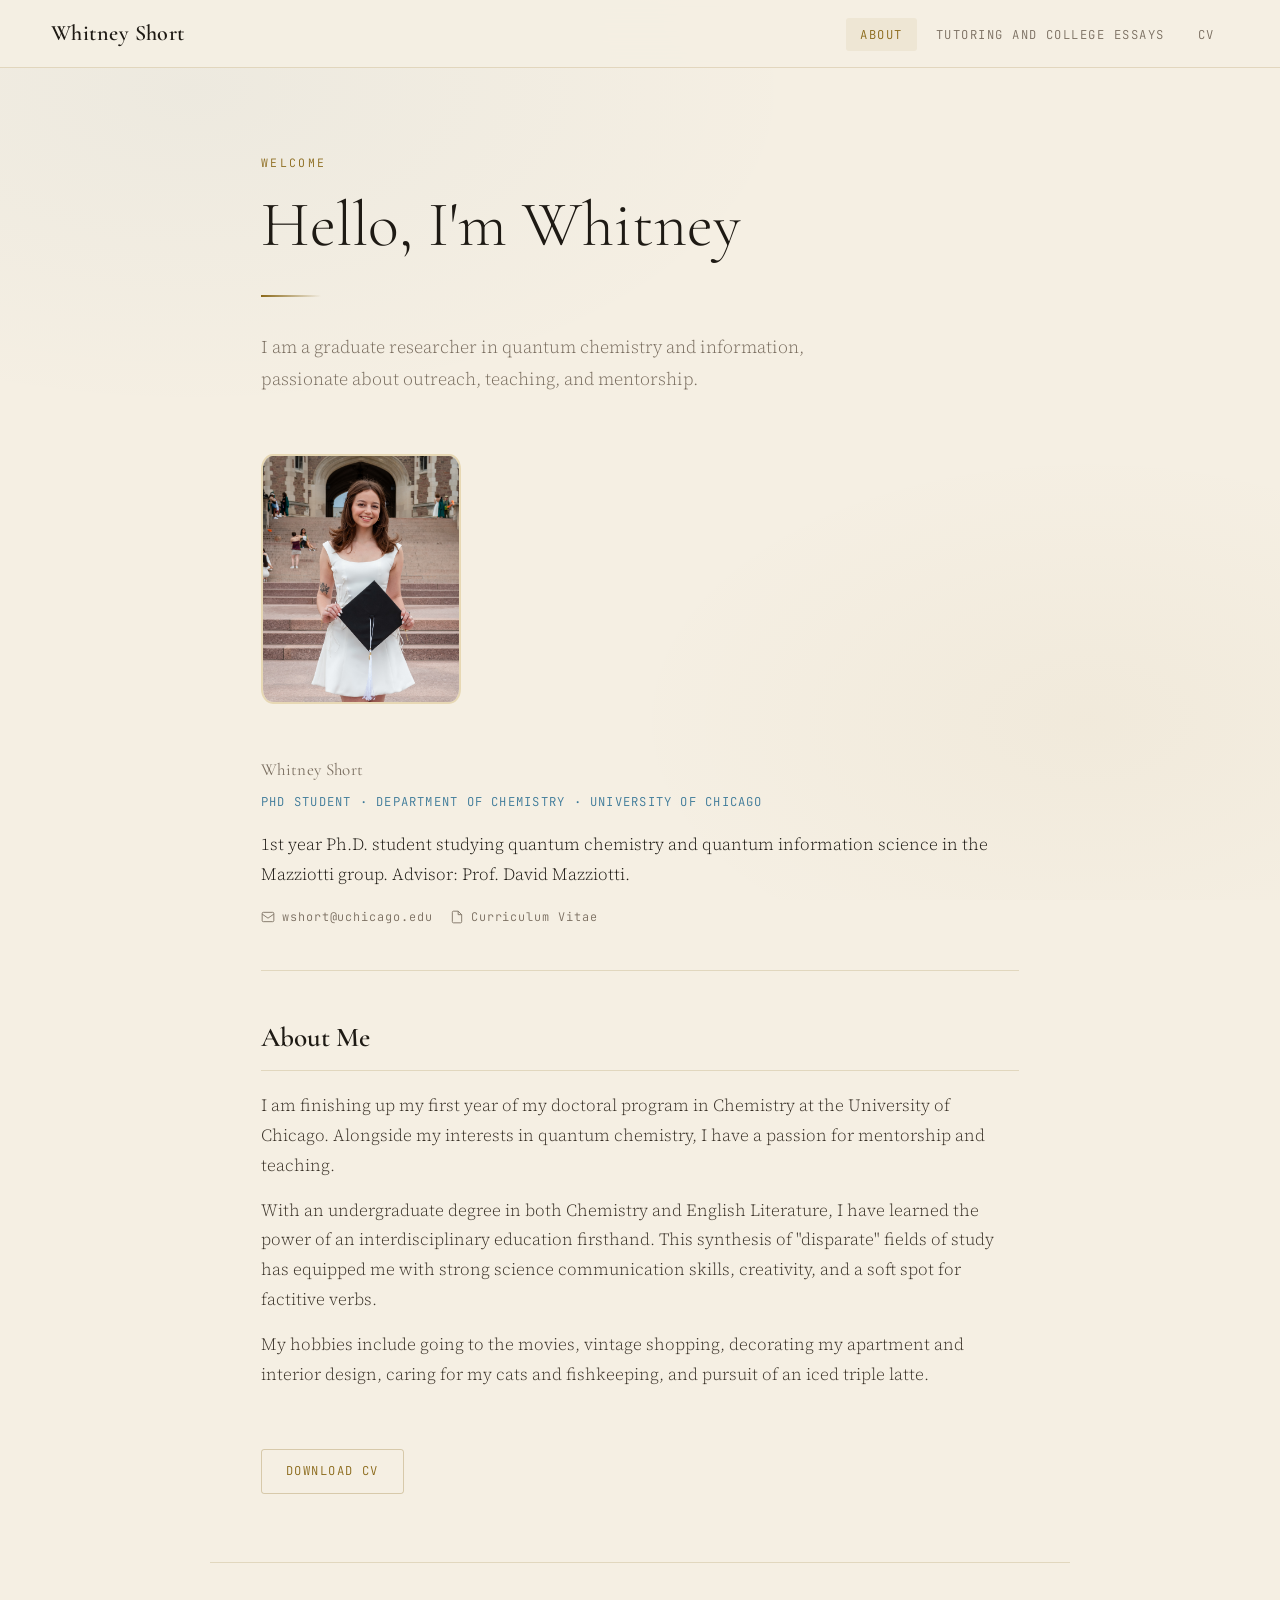
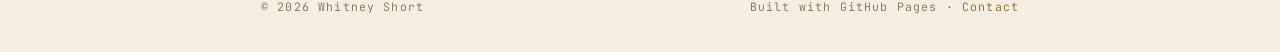
==== index.html @ e213e7ab "Update index.html" ====
<!DOCTYPE html>
<html lang="en">
<head>
  <meta charset="UTF-8" />
  <meta name="viewport" content="width=device-width, initial-scale=1.0" />
  <title>Whitney Short — About</title>
  <meta name="description" content="Personal academic website of Whitney Short, quantum chemistry, tutoring, and college essay support." />
  <link rel="stylesheet" href="style.css" />
  <style>
    /* ── Home-specific: profile block ── */
    .profile-block {
      display: grid;
      grid-template-columns: 160px 1fr;
      gap: 2.5rem;
      align-items: start;
      margin-bottom: 2.5rem;
    }
    .profile-photo {
      width: 200px; height: 250px;
      border-radius: 6%;
      object-fit: cover;
      border: 2px solid rgba(200,164,74,0.3);
      background: var(--navy);
      display: flex; align-items: center; justify-content: center;
      overflow: hidden;
    }
    .profile-photo-placeholder {
      width: 200px; height: 250px;
      border-radius: 6%;
      border: 2px solid rgba(200,164,74,0.3);
      background: var(--navy-mid);
      display: flex; align-items: center; justify-content: center;
      flex-shrink: 0;
    }
    .profile-photo-placeholder span {
      font-family: var(--font-display);
      font-size: 3rem;
      color: var(--gold);
      font-weight: 300;
    }
    .profile-info { padding-top: 0.5rem; }
    .profile-info h2 {
      font-family: var(--font-display);
      font-size: 1rem;
      font-weight: 400;
      color: var(--muted);
      letter-spacing: 0.02em;
      margin-bottom: 0.4rem;
      border: none;
      padding: 0;
    }
    .profile-info .position {
      font-family: var(--font-mono);
      font-size: 0.72rem;
      letter-spacing: 0.1em;
      text-transform: uppercase;
      color: var(--steel-light);
      margin-bottom: 1rem;
    }
    .contact-line {
      display: flex; flex-wrap: wrap; gap: 1rem;
      margin-top: 1rem;
    }
    .contact-line a {
      font-family: var(--font-mono);
      font-size: 0.7rem;
      letter-spacing: 0.08em;
      color: var(--muted);
      text-decoration: none;
      display: flex; align-items: center; gap: 0.4rem;
      transition: color 0.2s;
    }
    .contact-line a:hover { color: var(--gold-light); }
    .contact-line svg { width: 14px; height: 14px; }

    /* Interests grid */
    .interests-grid {
      display: grid;
      grid-template-columns: repeat(auto-fill, minmax(240px, 1fr));
      gap: 0.75rem;
      margin-top: 1rem;
    }
    .interest-item {
      background: var(--navy);
      border: 1px solid rgba(200,164,74,0.1);
      border-radius: 4px;
      padding: 0.85rem 1.1rem;
      display: flex; align-items: center; gap: 0.75rem;
    }
    .interest-dot {
      width: 6px; height: 6px; border-radius: 50%;
      background: var(--gold); flex-shrink: 0;
    }
    .interest-item span {
      font-size: 0.9rem;
      color: var(--cream-dim);
    }
    @media (max-width: 680px) {
      .profile-block {
        grid-template-columns: 1fr;
        justify-items: center;
        text-align: center;
      }
      .contact-line { justify-content: center; }
    }
  </style>
</head>
<body>

  <!-- ── Navigation ── -->
  <nav>
    <a class="nav-name" href="index.html">Whitney <span>Short</span></a>
    <button class="nav-toggle" aria-label="Toggle navigation" onclick="this.nextElementSibling.classList.toggle('open')">
      <span></span><span></span><span></span>
    </button>
    <ul>
      <li><a href="index.html" class="active">About</a></li>
      <li><a href="tutoring.html">Tutoring and College Essays</a></li>
      <li><a href="cv.html">CV</a></li>
    </ul>
  </nav>

  <!-- ── Hero ── -->
  <header class="page-hero">
    <span class="label">Welcome</span>
    <h1>Hello, I'm Whitney</h1>
    <div class="hero-rule"></div>
    <p class="lead">
      I am a graduate researcher in quantum chemistry and information, 
      passionate about outreach, teaching, and mentorship.
    </p>
  </header>

  <!-- ── Main Content ── -->
  <main>

    <!-- Profile Block -->
    <div class="profile-block">
      <img src="IMG_8580.JPG" alt="Whitney Short" class="profile-photo">
    </div>
        
      </div>
      <div class="profile-info">
        <h2>Whitney Short</h2>
        <p class="position">PhD Student · Department of Chemistry · University of Chicago</p>
        <p>
          1st year Ph.D. student studying quantum chemistry and quantum information science in the Mazziotti group. 
          Advisor: <span style="color:var(--cream);">Prof. David Mazziotti</span>.
        </p>
        <div class="contact-line">
          <a href="mailto:wshort@uchicago.edu">
            <svg viewBox="0 0 24 24" fill="none" stroke="currentColor" stroke-width="1.5"><rect x="2" y="4" width="20" height="16" rx="2"/><path d="m2 7 10 7 10-7"/></svg>
            wshort@uchicago.edu
          </a>
          <a href="cv.html">
            <svg viewBox="0 0 24 24" fill="none" stroke="currentColor" stroke-width="1.5"><path d="M14 2H6a2 2 0 0 0-2 2v16a2 2 0 0 0 2 2h12a2 2 0 0 0 2-2V8z"/><polyline points="14,2 14,8 20,8"/></svg>
            Curriculum Vitae
          </a>
        </div>
      </div>
    </div>

    <hr class="section-rule">

    <!-- About / Bio -->
    <section>
      <h2>About Me</h2>
      <p>
        I am finishing up my first year of my doctoral program in Chemistry at the University of Chicago. 
        Alongside my interests in quantum chemistry, I have a passion for mentorship and teaching.
      </p>
      <p>
        With an undergraduate degree in both Chemistry and English Literature, I have learned the power of an interdisciplinary education firsthand.
        This synthesis of "disparate" fields of study has equipped me with strong science communication skills, creativity, and a soft spot for factitive verbs.
      </p>
      <p>
        My hobbies include going to the movies, vintage shopping, decorating my apartment and interior design,
        caring for my cats and fishkeeping, and pursuit of an iced triple latte.
      </p>
    </section>

    <div class="btn-group">
      <a href="cv.html" class="btn btn-outline">Download CV</a>
    </div>

  </main>

  <footer>
    <p>© 2026 Whitney Short</p>
    <p>Built with GitHub Pages · <a href="mailto:wshort@uchicago.edu">Contact</a></p>
  </footer>

</body>
</html>
---- style.css ----
/* ============================================================
   PERSONAL ACADEMIC SITE — Shared Stylesheet
   Aesthetic: Refined academic on warm cream
   Palette: Cream / warm dark brown / amber gold / steel blue
   Fonts: Cormorant Garamond + Source Serif 4 + JetBrains Mono
   ============================================================ */

@import url('https://fonts.googleapis.com/css2?family=Cormorant+Garamond:wght@300;400;600;700&family=Source+Serif+4:wght@300;400;600&family=JetBrains+Mono:wght@300;400&display=swap');

/* ── CSS Variables ── */
:root {
  --bg:         #f5efe3;
  --bg-card:    #ede4d5;
  --bg-card2:   #e5dace;
  --text:       #1e1a14;
  --text-dim:   #3a3228;
  --muted:      #7a6e60;
  --gold:       #8a6818;
  --gold-light: #a07c28;
  --steel:      #2a5f80;
  --steel-light:#3a7898;
  --border:     rgba(138, 104, 24, 0.18);
  --border-mid: rgba(138, 104, 24, 0.28);
  --white:      #faf6ef;

  --font-display: 'Cormorant Garamond', Georgia, serif;
  --font-body:    'Source Serif 4', Georgia, serif;
  --font-mono:    'JetBrains Mono', 'Courier New', monospace;

  --nav-h: 68px;
  --page-max: 860px;
  --section-gap: 4rem;
}

/* ── Reset & Base ── */
*, *::before, *::after { box-sizing: border-box; margin: 0; padding: 0; }
html { scroll-behavior: smooth; font-size: 17px; }
body {
  background: var(--bg);
  color: var(--text);
  font-family: var(--font-body);
  font-weight: 300;
  line-height: 1.75;
  min-height: 100vh;
  overflow-x: hidden;
}

/* ── Remove all italics globally ── */
em, i { font-style: normal; color: inherit; }

/* ── Scrollbar ── */
::-webkit-scrollbar { width: 5px; }
::-webkit-scrollbar-track { background: var(--bg); }
::-webkit-scrollbar-thumb { background: var(--bg-card2); border-radius: 3px; }

/* ── Selection ── */
::selection { background: var(--gold); color: var(--white); }

/* ── Navigation ── */
nav {
  position: fixed; top: 0; left: 0; right: 0; z-index: 100;
  height: var(--nav-h);
  display: flex; align-items: center; justify-content: space-between;
  padding: 0 3rem;
  background: rgba(245, 239, 227, 0.92);
  backdrop-filter: blur(16px);
  border-bottom: 1px solid var(--border);
  transition: border-color 0.3s;
}
nav .nav-name {
  font-family: var(--font-display);
  font-size: 1.3rem;
  font-weight: 600;
  letter-spacing: 0.02em;
  color: var(--text);
  text-decoration: none;
  white-space: nowrap;
}
nav .nav-name span { color: var(--text); }
nav ul {
  display: flex; gap: 0.25rem;
  list-style: none;
  align-items: center;
}
nav ul a {
  font-family: var(--font-mono);
  font-size: 0.72rem;
  letter-spacing: 0.12em;
  text-transform: uppercase;
  color: var(--muted);
  text-decoration: none;
  padding: 0.5rem 0.85rem;
  border-radius: 3px;
  transition: color 0.2s, background 0.2s;
}
nav ul a:hover, nav ul a.active {
  color: var(--gold-light);
  background: rgba(138,104,24,0.07);
}
nav ul a.active { color: var(--gold); }

/* ── Page Hero ── */
.page-hero {
  padding-top: calc(var(--nav-h) + 5rem);
  padding-bottom: 3.5rem;
  padding-left: 3rem;
  padding-right: 3rem;
  max-width: var(--page-max);
  margin: 0 auto;
  animation: fadeUp 0.7s ease both;
}
.page-hero .label {
  font-family: var(--font-mono);
  font-size: 0.68rem;
  letter-spacing: 0.2em;
  text-transform: uppercase;
  color: var(--gold);
  display: block;
  margin-bottom: 1rem;
}
.page-hero h1 {
  font-family: var(--font-display);
  font-size: clamp(2.6rem, 5vw, 4rem);
  font-weight: 300;
  line-height: 1.1;
  color: var(--text);
  margin-bottom: 1.2rem;
}
.page-hero .lead {
  font-size: 1.05rem;
  color: var(--muted);
  max-width: 600px;
  line-height: 1.8;
}
.hero-rule {
  width: 60px; height: 2px;
  background: linear-gradient(90deg, var(--gold), transparent);
  margin: 2rem 0;
}

/* ── Main Content ── */
main {
  max-width: var(--page-max);
  margin: 0 auto;
  padding: 0 3rem var(--section-gap);
  animation: fadeUp 0.7s 0.1s ease both;
}

/* ── Sections ── */
section { margin-bottom: 3.5rem; }
section h2 {
  font-family: var(--font-display);
  font-size: 1.6rem;
  font-weight: 600;
  color: var(--text);
  margin-bottom: 1.2rem;
  padding-bottom: 0.5rem;
  border-bottom: 1px solid var(--border);
}
section h3 {
  font-family: var(--font-display);
  font-size: 1.2rem;
  font-weight: 600;
  color: var(--gold);
  margin-bottom: 0.5rem;
  margin-top: 1.6rem;
}
section p { margin-bottom: 0.9rem; color: var(--text-dim); }
section ul {
  padding-left: 1.2rem;
  color: var(--text-dim);
  line-height: 2;
}
section ul li { margin-bottom: 0.25rem; }

/* ── Cards ── */
.card {
  background: var(--bg-card);
  border: 1px solid var(--border);
  border-radius: 6px;
  padding: 1.5rem 1.75rem;
  margin-bottom: 1.1rem;
  transition: border-color 0.25s, transform 0.2s;
}
.card:hover {
  border-color: var(--border-mid);
  transform: translateY(-2px);
}
.card .card-meta {
  font-family: var(--font-mono);
  font-size: 0.68rem;
  letter-spacing: 0.12em;
  text-transform: uppercase;
  color: var(--steel-light);
  margin-bottom: 0.5rem;
  display: block;
}
.card h3 {
  font-family: var(--font-display);
  font-size: 1.15rem;
  font-weight: 600;
  color: var(--text);
  margin: 0 0 0.5rem;
}
.card p { font-size: 0.92rem; color: var(--muted); margin: 0; }

/* ── Buttons & Links ── */
.btn {
  display: inline-flex; align-items: center; gap: 0.5rem;
  font-family: var(--font-mono);
  font-size: 0.72rem;
  letter-spacing: 0.12em;
  text-transform: uppercase;
  text-decoration: none;
  padding: 0.65rem 1.4rem;
  border-radius: 3px;
  transition: all 0.2s;
}
.btn-gold {
  background: var(--gold);
  color: var(--white);
  border: 1px solid var(--gold);
}
.btn-gold:hover {
  background: var(--gold-light);
  border-color: var(--gold-light);
}
.btn-outline {
  background: transparent;
  color: var(--gold);
  border: 1px solid var(--border-mid);
}
.btn-outline:hover {
  background: rgba(138,104,24,0.07);
  border-color: var(--gold);
}
.btn-group { display: flex; gap: 0.75rem; flex-wrap: wrap; margin-top: 1.5rem; }

/* ── Tag pills ── */
.tags { display: flex; flex-wrap: wrap; gap: 0.4rem; margin-top: 0.75rem; }
.tag {
  font-family: var(--font-mono);
  font-size: 0.62rem;
  letter-spacing: 0.1em;
  text-transform: uppercase;
  color: var(--steel);
  background: rgba(42,95,128,0.08);
  border: 1px solid rgba(42,95,128,0.18);
  border-radius: 2px;
  padding: 0.2rem 0.6rem;
}

/* ── Divider ── */
hr.section-rule {
  border: none;
  border-top: 1px solid var(--border);
  margin: 2.5rem 0;
}

/* ── Footer ── */
footer {
  border-top: 1px solid var(--border);
  padding: 2rem 3rem;
  display: flex; align-items: center; justify-content: space-between; flex-wrap: wrap; gap: 1rem;
  max-width: var(--page-max);
  margin: 0 auto;
}
footer p {
  font-family: var(--font-mono);
  font-size: 0.68rem;
  letter-spacing: 0.1em;
  color: var(--muted);
}
footer a { color: var(--gold); text-decoration: none; }
footer a:hover { color: var(--gold-light); }

/* ── Subtle warm texture in background ── */
body::before {
  content: '';
  position: fixed; inset: 0; z-index: -1;
  background:
    radial-gradient(ellipse 80% 60% at 15% 10%, rgba(42,95,128,0.04) 0%, transparent 60%),
    radial-gradient(ellipse 60% 50% at 85% 80%, rgba(138,104,24,0.04) 0%, transparent 60%),
    var(--bg);
  pointer-events: none;
}

/* ── Animations ── */
@keyframes fadeUp {
  from { opacity: 0; transform: translateY(18px); }
  to   { opacity: 1; transform: translateY(0); }
}

/* ── Info list (CV-style) ── */
.info-row {
  display: flex; gap: 1.5rem;
  border-bottom: 1px solid rgba(138,104,24,0.08);
  padding: 0.9rem 0;
  align-items: baseline;
}
.info-row .year {
  font-family: var(--font-mono);
  font-size: 0.72rem;
  color: var(--gold);
  min-width: 90px;
  letter-spacing: 0.05em;
}
.info-row .detail { color: var(--text-dim); font-size: 0.95rem; }
.info-row .detail strong { color: var(--text); font-weight: 600; }

/* ── Hamburger (mobile) ── */
.nav-toggle { display: none; }

/* ── Mobile ── */
@media (max-width: 680px) {
  nav { padding: 0 1.5rem; }
  .page-hero, main { padding-left: 1.5rem; padding-right: 1.5rem; }
  footer { padding: 1.5rem; }
  nav ul { display: none; }
  nav ul.open {
    display: flex; flex-direction: column; gap: 0;
    position: absolute; top: var(--nav-h); left: 0; right: 0;
    background: rgba(245,239,227,0.98);
    border-bottom: 1px solid var(--border);
    padding: 0.5rem 0 1rem;
  }
  .nav-toggle {
    display: flex; flex-direction: column; gap: 5px; cursor: pointer;
    background: none; border: none; padding: 4px;
  }
  .nav-toggle span {
    display: block; width: 22px; height: 1.5px;
    background: var(--text); border-radius: 2px;
    transition: all 0.2s;
  }
  .info-row { flex-direction: column; gap: 0.25rem; }
  .info-row .year { min-width: auto; }
  .btn-group { flex-direction: column; }
}
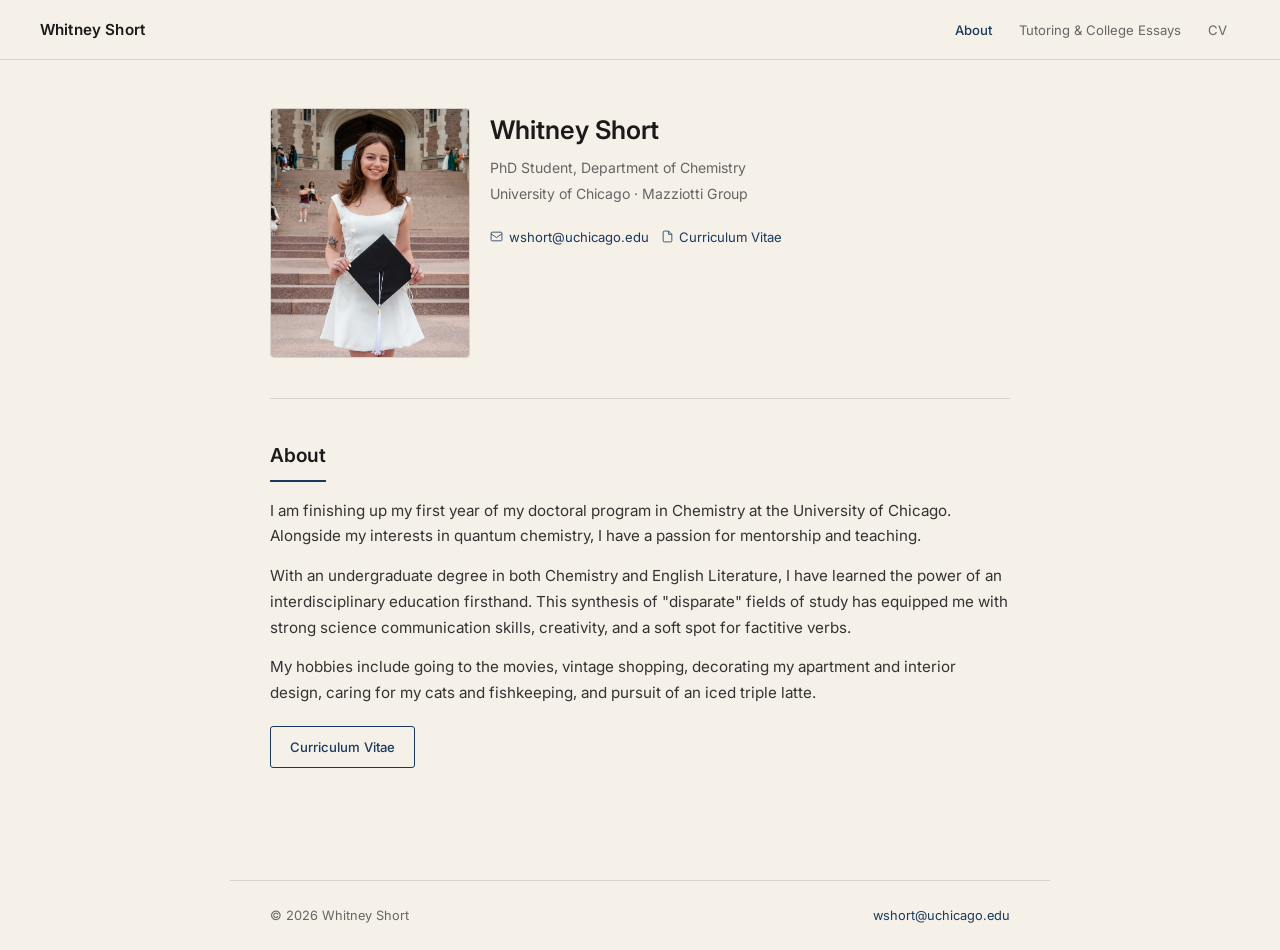
==== commit a5312e76: "Update index.html" ====
--- a/index.html
+++ b/index.html
@@ -3,98 +3,53 @@
 <head>
   <meta charset="UTF-8" />
   <meta name="viewport" content="width=device-width, initial-scale=1.0" />
-  <title>Whitney Short — About</title>
-  <meta name="description" content="Personal academic website of Whitney Short, quantum chemistry, tutoring, and college essay support." />
+  <title>Whitney Short</title>
+  <meta name="description" content="Whitney Short — PhD student in quantum chemistry and information at the University of Chicago." />
   <link rel="stylesheet" href="style.css" />
   <style>
-    /* ── Home-specific: profile block ── */
     .profile-block {
       display: grid;
-      grid-template-columns: 160px 1fr;
+      grid-template-columns: 180px 1fr;
       gap: 2.5rem;
       align-items: start;
-      margin-bottom: 2.5rem;
+      margin-bottom: 2rem;
     }
     .profile-photo {
-      width: 200px; height: 250px;
-      border-radius: 6%;
+      width: 200px;
+      height: 250px;
+      border-radius: 4px;
       object-fit: cover;
-      border: 2px solid rgba(200,164,74,0.3);
-      background: var(--navy);
-      display: flex; align-items: center; justify-content: center;
-      overflow: hidden;
+      border: 1px solid var(--border);
+      display: block;
     }
-    .profile-photo-placeholder {
-      width: 200px; height: 250px;
-      border-radius: 6%;
-      border: 2px solid rgba(200,164,74,0.3);
-      background: var(--navy-mid);
-      display: flex; align-items: center; justify-content: center;
-      flex-shrink: 0;
-    }
-    .profile-photo-placeholder span {
-      font-family: var(--font-display);
-      font-size: 3rem;
-      color: var(--gold);
-      font-weight: 300;
-    }
-    .profile-info { padding-top: 0.5rem; }
-    .profile-info h2 {
-      font-family: var(--font-display);
-      font-size: 1rem;
-      font-weight: 400;
-      color: var(--muted);
-      letter-spacing: 0.02em;
-      margin-bottom: 0.4rem;
-      border: none;
-      padding: 0;
+    .profile-info h1 {
+      font-size: 1.6rem;
+      font-weight: 600;
+      color: var(--text);
+      margin-bottom: 0.25rem;
     }
     .profile-info .position {
-      font-family: var(--font-mono);
-      font-size: 0.72rem;
-      letter-spacing: 0.1em;
-      text-transform: uppercase;
-      color: var(--steel-light);
-      margin-bottom: 1rem;
+      font-size: 0.88rem;
+      color: var(--muted);
+      margin-bottom: 0.15rem;
+    }
+    .profile-info .institution {
+      font-size: 0.88rem;
+      color: var(--muted);
+      margin-bottom: 1.25rem;
     }
     .contact-line {
-      display: flex; flex-wrap: wrap; gap: 1rem;
-      margin-top: 1rem;
+      display: flex; flex-wrap: wrap; gap: 0.75rem;
     }
     .contact-line a {
-      font-family: var(--font-mono);
-      font-size: 0.7rem;
-      letter-spacing: 0.08em;
-      color: var(--muted);
+      font-size: 0.82rem;
+      color: var(--navy);
       text-decoration: none;
-      display: flex; align-items: center; gap: 0.4rem;
-      transition: color 0.2s;
+      display: flex; align-items: center; gap: 0.35rem;
     }
-    .contact-line a:hover { color: var(--gold-light); }
-    .contact-line svg { width: 14px; height: 14px; }
+    .contact-line a:hover { text-decoration: underline; }
+    .contact-line svg { width: 13px; height: 13px; flex-shrink: 0; }
 
-    /* Interests grid */
-    .interests-grid {
-      display: grid;
-      grid-template-columns: repeat(auto-fill, minmax(240px, 1fr));
-      gap: 0.75rem;
-      margin-top: 1rem;
-    }
-    .interest-item {
-      background: var(--navy);
-      border: 1px solid rgba(200,164,74,0.1);
-      border-radius: 4px;
-      padding: 0.85rem 1.1rem;
-      display: flex; align-items: center; gap: 0.75rem;
-    }
-    .interest-dot {
-      width: 6px; height: 6px; border-radius: 50%;
-      background: var(--gold); flex-shrink: 0;
-    }
-    .interest-item span {
-      font-size: 0.9rem;
-      color: var(--cream-dim);
-    }
     @media (max-width: 680px) {
       .profile-block {
         grid-template-columns: 1fr;
@@ -107,46 +62,26 @@
 </head>
 <body>
 
-  <!-- ── Navigation ── -->
   <nav>
-    <a class="nav-name" href="index.html">Whitney <span>Short</span></a>
+    <a class="nav-name" href="index.html">Whitney Short</a>
     <button class="nav-toggle" aria-label="Toggle navigation" onclick="this.nextElementSibling.classList.toggle('open')">
       <span></span><span></span><span></span>
     </button>
     <ul>
       <li><a href="index.html" class="active">About</a></li>
-      <li><a href="tutoring.html">Tutoring and College Essays</a></li>
+      <li><a href="tutoring.html">Tutoring & College Essays</a></li>
       <li><a href="cv.html">CV</a></li>
     </ul>
   </nav>
 
-  <!-- ── Hero ── -->
-  <header class="page-hero">
-    <span class="label">Welcome</span>
-    <h1>Hello, I'm Whitney</h1>
-    <div class="hero-rule"></div>
-    <p class="lead">
-      I am a graduate researcher in quantum chemistry and information, 
-      passionate about outreach, teaching, and mentorship.
-    </p>
-  </header>
+  <main style="padding-top: calc(var(--nav-h) + 3rem);">
 
-  <!-- ── Main Content ── -->
-  <main>
-
-    <!-- Profile Block -->
     <div class="profile-block">
       <img src="IMG_8580.JPG" alt="Whitney Short" class="profile-photo">
-    </div>
-        
-      </div>
       <div class="profile-info">
-        <h2>Whitney Short</h2>
-        <p class="position">PhD Student · Department of Chemistry · University of Chicago</p>
-        <p>
-          1st year Ph.D. student studying quantum chemistry and quantum information science in the Mazziotti group. 
-          Advisor: <span style="color:var(--cream);">Prof. David Mazziotti</span>.
-        </p>
+        <h1>Whitney Short</h1>
+        <p class="position">PhD Student, Department of Chemistry</p>
+        <p class="institution">University of Chicago · Mazziotti Group</p>
         <div class="contact-line">
           <a href="mailto:wshort@uchicago.edu">
             <svg viewBox="0 0 24 24" fill="none" stroke="currentColor" stroke-width="1.5"><rect x="2" y="4" width="20" height="16" rx="2"/><path d="m2 7 10 7 10-7"/></svg>
@@ -162,32 +97,31 @@
 
     <hr class="section-rule">
 
-    <!-- About / Bio -->
     <section>
-      <h2>About Me</h2>
+      <h2>About</h2>
       <p>
-        I am finishing up my first year of my doctoral program in Chemistry at the University of Chicago. 
+        I am finishing up my first year of my doctoral program in Chemistry at the University of Chicago.
         Alongside my interests in quantum chemistry, I have a passion for mentorship and teaching.
       </p>
       <p>
-        With an undergraduate degree in both Chemistry and English Literature, I have learned the power of an interdisciplinary education firsthand.
-        This synthesis of "disparate" fields of study has equipped me with strong science communication skills, creativity, and a soft spot for factitive verbs.
+        With an undergraduate degree in both Chemistry and English Literature, I have learned the power 
+        of an interdisciplinary education firsthand. This synthesis of "disparate" fields of study has 
+        equipped me with strong science communication skills, creativity, and a soft spot for factitive verbs.
       </p>
       <p>
         My hobbies include going to the movies, vintage shopping, decorating my apartment and interior design,
         caring for my cats and fishkeeping, and pursuit of an iced triple latte.
       </p>
+      <div class="btn-group">
+        <a href="cv.html" class="btn btn-outline">Curriculum Vitae</a>
+      </div>
     </section>
-
-    <div class="btn-group">
-      <a href="cv.html" class="btn btn-outline">Download CV</a>
-    </div>
 
   </main>
 
   <footer>
     <p>© 2026 Whitney Short</p>
-    <p>Built with GitHub Pages · <a href="mailto:wshort@uchicago.edu">Contact</a></p>
+    <p><a href="mailto:wshort@uchicago.edu">wshort@uchicago.edu</a></p>
   </footer>
 
 </body>
--- a/style.css
+++ b/style.css
@@ -1,253 +1,216 @@
-/* ============================================================
-   PERSONAL ACADEMIC SITE — Shared Stylesheet
-   Aesthetic: Refined academic on warm cream
-   Palette: Cream / warm dark brown / amber gold / steel blue
-   Fonts: Cormorant Garamond + Source Serif 4 + JetBrains Mono
-   ============================================================ */
-
-@import url('https://fonts.googleapis.com/css2?family=Cormorant+Garamond:wght@300;400;600;700&family=Source+Serif+4:wght@300;400;600&family=JetBrains+Mono:wght@300;400&display=swap');
-
-/* ── CSS Variables ── */
+
+
+@import url('https://fonts.googleapis.com/css2?family=Inter:wght@300;400;500;600&family=JetBrains+Mono:wght@300;400&display=swap');
+
 :root {
-  --bg:         #f5efe3;
-  --bg-card:    #ede4d5;
-  --bg-card2:   #e5dace;
-  --text:       #1e1a14;
-  --text-dim:   #3a3228;
-  --muted:      #7a6e60;
-  --gold:       #8a6818;
-  --gold-light: #a07c28;
-  --steel:      #2a5f80;
-  --steel-light:#3a7898;
-  --border:     rgba(138, 104, 24, 0.18);
-  --border-mid: rgba(138, 104, 24, 0.28);
-  --white:      #faf6ef;
-
-  --font-display: 'Cormorant Garamond', Georgia, serif;
-  --font-body:    'Source Serif 4', Georgia, serif;
-  --font-mono:    'JetBrains Mono', 'Courier New', monospace;
-
-  --nav-h: 68px;
-  --page-max: 860px;
+  --bg:         #f5f0e8;
+  --bg-card:    #ece7dc;
+  --bg-card2:   #e2dcd0;
+  --text:       #1a1a1a;
+  --text-dim:   #333333;
+  --muted:      #666666;
+  --navy:       #1a3a5c;
+  --navy-light: #2a5280;
+  --navy-pale:  rgba(26, 58, 92, 0.08);
+  --border:     rgba(0, 0, 0, 0.12);
+  --border-mid: rgba(0, 0, 0, 0.2);
+
+  --font-body:  'Inter', system-ui, sans-serif;
+  --font-mono:  'JetBrains Mono', 'Courier New', monospace;
+
+  --nav-h: 60px;
+  --page-max: 820px;
   --section-gap: 4rem;
 }
 
 /* ── Reset & Base ── */
 *, *::before, *::after { box-sizing: border-box; margin: 0; padding: 0; }
-html { scroll-behavior: smooth; font-size: 17px; }
+html { scroll-behavior: smooth; font-size: 16px; }
 body {
   background: var(--bg);
   color: var(--text);
   font-family: var(--font-body);
-  font-weight: 300;
-  line-height: 1.75;
+  font-weight: 400;
+  line-height: 1.7;
   min-height: 100vh;
-  overflow-x: hidden;
-}
-
-/* ── Remove all italics globally ── */
-em, i { font-style: normal; color: inherit; }
+}
+
+em, i { font-style: normal; }
+::selection { background: var(--navy); color: #fff; }
 
 /* ── Scrollbar ── */
-::-webkit-scrollbar { width: 5px; }
+::-webkit-scrollbar { width: 4px; }
 ::-webkit-scrollbar-track { background: var(--bg); }
-::-webkit-scrollbar-thumb { background: var(--bg-card2); border-radius: 3px; }
-
-/* ── Selection ── */
-::selection { background: var(--gold); color: var(--white); }
+::-webkit-scrollbar-thumb { background: var(--bg-card2); }
 
 /* ── Navigation ── */
 nav {
   position: fixed; top: 0; left: 0; right: 0; z-index: 100;
   height: var(--nav-h);
   display: flex; align-items: center; justify-content: space-between;
-  padding: 0 3rem;
-  background: rgba(245, 239, 227, 0.92);
-  backdrop-filter: blur(16px);
+  padding: 0 2.5rem;
+  background: var(--bg);
   border-bottom: 1px solid var(--border);
-  transition: border-color 0.3s;
 }
 nav .nav-name {
-  font-family: var(--font-display);
-  font-size: 1.3rem;
-  font-weight: 600;
-  letter-spacing: 0.02em;
+  font-size: 0.95rem;
+  font-weight: 600;
   color: var(--text);
   text-decoration: none;
-  white-space: nowrap;
+  letter-spacing: 0.01em;
 }
 nav .nav-name span { color: var(--text); }
 nav ul {
-  display: flex; gap: 0.25rem;
+  display: flex; gap: 0.1rem;
   list-style: none;
   align-items: center;
 }
 nav ul a {
-  font-family: var(--font-mono);
-  font-size: 0.72rem;
-  letter-spacing: 0.12em;
-  text-transform: uppercase;
+  font-size: 0.82rem;
+  font-weight: 400;
   color: var(--muted);
   text-decoration: none;
-  padding: 0.5rem 0.85rem;
+  padding: 0.4rem 0.8rem;
   border-radius: 3px;
-  transition: color 0.2s, background 0.2s;
-}
-nav ul a:hover, nav ul a.active {
-  color: var(--gold-light);
-  background: rgba(138,104,24,0.07);
-}
-nav ul a.active { color: var(--gold); }
+  transition: color 0.15s, background 0.15s;
+}
+nav ul a:hover { color: var(--text); background: var(--bg-card); }
+nav ul a.active { color: var(--navy); font-weight: 500; }
 
 /* ── Page Hero ── */
 .page-hero {
-  padding-top: calc(var(--nav-h) + 5rem);
-  padding-bottom: 3.5rem;
-  padding-left: 3rem;
-  padding-right: 3rem;
+  padding-top: calc(var(--nav-h) + 3.5rem);
+  padding-bottom: 2.5rem;
+  padding-left: 2.5rem;
+  padding-right: 2.5rem;
   max-width: var(--page-max);
   margin: 0 auto;
-  animation: fadeUp 0.7s ease both;
 }
 .page-hero .label {
   font-family: var(--font-mono);
-  font-size: 0.68rem;
-  letter-spacing: 0.2em;
+  font-size: 0.7rem;
+  letter-spacing: 0.15em;
   text-transform: uppercase;
-  color: var(--gold);
+  color: var(--navy);
   display: block;
+  margin-bottom: 0.75rem;
+}
+.page-hero h1 {
+  font-size: clamp(1.8rem, 4vw, 2.6rem);
+  font-weight: 600;
+  line-height: 1.2;
+  color: var(--text);
   margin-bottom: 1rem;
 }
-.page-hero h1 {
-  font-family: var(--font-display);
-  font-size: clamp(2.6rem, 5vw, 4rem);
-  font-weight: 300;
-  line-height: 1.1;
-  color: var(--text);
-  margin-bottom: 1.2rem;
-}
 .page-hero .lead {
-  font-size: 1.05rem;
+  font-size: 1rem;
   color: var(--muted);
-  max-width: 600px;
-  line-height: 1.8;
+  max-width: 580px;
+  line-height: 1.75;
 }
 .hero-rule {
-  width: 60px; height: 2px;
-  background: linear-gradient(90deg, var(--gold), transparent);
-  margin: 2rem 0;
+  width: 40px; height: 2px;
+  background: var(--navy);
+  margin: 1.25rem 0;
 }
 
 /* ── Main Content ── */
 main {
   max-width: var(--page-max);
   margin: 0 auto;
-  padding: 0 3rem var(--section-gap);
-  animation: fadeUp 0.7s 0.1s ease both;
+  padding: 0 2.5rem var(--section-gap);
 }
 
 /* ── Sections ── */
-section { margin-bottom: 3.5rem; }
+section { margin-bottom: 3rem; }
 section h2 {
-  font-family: var(--font-display);
-  font-size: 1.6rem;
-  font-weight: 600;
-  color: var(--text);
-  margin-bottom: 1.2rem;
+  font-size: 1.2rem;
+  font-weight: 600;
+  color: var(--text);
+  margin-bottom: 1rem;
   padding-bottom: 0.5rem;
-  border-bottom: 1px solid var(--border);
+  border-bottom: 2px solid var(--navy);
+  display: inline-block;
 }
 section h3 {
-  font-family: var(--font-display);
-  font-size: 1.2rem;
-  font-weight: 600;
-  color: var(--gold);
-  margin-bottom: 0.5rem;
-  margin-top: 1.6rem;
-}
-section p { margin-bottom: 0.9rem; color: var(--text-dim); }
+  font-size: 1rem;
+  font-weight: 600;
+  color: var(--navy);
+  margin-bottom: 0.4rem;
+  margin-top: 1.4rem;
+}
+section p { margin-bottom: 0.85rem; color: var(--text-dim); font-size: 0.95rem; }
 section ul {
   padding-left: 1.2rem;
   color: var(--text-dim);
+  font-size: 0.95rem;
   line-height: 2;
 }
-section ul li { margin-bottom: 0.25rem; }
+section ul li { margin-bottom: 0.1rem; }
 
 /* ── Cards ── */
 .card {
   background: var(--bg-card);
   border: 1px solid var(--border);
-  border-radius: 6px;
-  padding: 1.5rem 1.75rem;
-  margin-bottom: 1.1rem;
-  transition: border-color 0.25s, transform 0.2s;
-}
-.card:hover {
-  border-color: var(--border-mid);
-  transform: translateY(-2px);
+  border-radius: 4px;
+  padding: 1.25rem 1.5rem;
+  margin-bottom: 0.75rem;
 }
 .card .card-meta {
   font-family: var(--font-mono);
   font-size: 0.68rem;
-  letter-spacing: 0.12em;
+  letter-spacing: 0.1em;
   text-transform: uppercase;
-  color: var(--steel-light);
-  margin-bottom: 0.5rem;
+  color: var(--navy-light);
+  margin-bottom: 0.4rem;
   display: block;
 }
 .card h3 {
-  font-family: var(--font-display);
-  font-size: 1.15rem;
-  font-weight: 600;
-  color: var(--text);
-  margin: 0 0 0.5rem;
-}
-.card p { font-size: 0.92rem; color: var(--muted); margin: 0; }
-
-/* ── Buttons & Links ── */
+  font-size: 1rem;
+  font-weight: 600;
+  color: var(--text);
+  margin: 0 0 0.4rem;
+}
+.card p { font-size: 0.9rem; color: var(--muted); margin: 0; }
+
+/* ── Buttons ── */
 .btn {
-  display: inline-flex; align-items: center; gap: 0.5rem;
-  font-family: var(--font-mono);
-  font-size: 0.72rem;
-  letter-spacing: 0.12em;
-  text-transform: uppercase;
+  display: inline-flex; align-items: center; gap: 0.4rem;
+  font-family: var(--font-body);
+  font-size: 0.82rem;
+  font-weight: 500;
   text-decoration: none;
-  padding: 0.65rem 1.4rem;
+  padding: 0.55rem 1.2rem;
   border-radius: 3px;
-  transition: all 0.2s;
+  transition: all 0.15s;
+  cursor: pointer;
 }
 .btn-gold {
-  background: var(--gold);
-  color: var(--white);
-  border: 1px solid var(--gold);
-}
-.btn-gold:hover {
-  background: var(--gold-light);
-  border-color: var(--gold-light);
-}
+  background: var(--navy);
+  color: #fff;
+  border: 1px solid var(--navy);
+}
+.btn-gold:hover { background: var(--navy-light); border-color: var(--navy-light); }
 .btn-outline {
   background: transparent;
-  color: var(--gold);
-  border: 1px solid var(--border-mid);
-}
-.btn-outline:hover {
-  background: rgba(138,104,24,0.07);
-  border-color: var(--gold);
-}
-.btn-group { display: flex; gap: 0.75rem; flex-wrap: wrap; margin-top: 1.5rem; }
-
-/* ── Tag pills ── */
-.tags { display: flex; flex-wrap: wrap; gap: 0.4rem; margin-top: 0.75rem; }
+  color: var(--navy);
+  border: 1px solid var(--navy);
+}
+.btn-outline:hover { background: var(--navy-pale); }
+.btn-group { display: flex; gap: 0.6rem; flex-wrap: wrap; margin-top: 1.25rem; }
+
+/* ── Tags ── */
+.tags { display: flex; flex-wrap: wrap; gap: 0.35rem; margin-top: 0.6rem; }
 .tag {
   font-family: var(--font-mono);
   font-size: 0.62rem;
-  letter-spacing: 0.1em;
+  letter-spacing: 0.08em;
   text-transform: uppercase;
-  color: var(--steel);
-  background: rgba(42,95,128,0.08);
-  border: 1px solid rgba(42,95,128,0.18);
+  color: var(--navy);
+  background: var(--navy-pale);
+  border: 1px solid rgba(26,58,92,0.15);
   border-radius: 2px;
-  padding: 0.2rem 0.6rem;
+  padding: 0.15rem 0.5rem;
 }
 
 /* ── Divider ── */
@@ -260,80 +223,69 @@
 /* ── Footer ── */
 footer {
   border-top: 1px solid var(--border);
-  padding: 2rem 3rem;
-  display: flex; align-items: center; justify-content: space-between; flex-wrap: wrap; gap: 1rem;
+  padding: 1.5rem 2.5rem;
+  display: flex; align-items: center; justify-content: space-between; flex-wrap: wrap; gap: 0.75rem;
   max-width: var(--page-max);
   margin: 0 auto;
 }
 footer p {
-  font-family: var(--font-mono);
-  font-size: 0.68rem;
-  letter-spacing: 0.1em;
+  font-size: 0.8rem;
   color: var(--muted);
 }
-footer a { color: var(--gold); text-decoration: none; }
-footer a:hover { color: var(--gold-light); }
-
-/* ── Subtle warm texture in background ── */
-body::before {
-  content: '';
-  position: fixed; inset: 0; z-index: -1;
-  background:
-    radial-gradient(ellipse 80% 60% at 15% 10%, rgba(42,95,128,0.04) 0%, transparent 60%),
-    radial-gradient(ellipse 60% 50% at 85% 80%, rgba(138,104,24,0.04) 0%, transparent 60%),
-    var(--bg);
-  pointer-events: none;
-}
-
-/* ── Animations ── */
-@keyframes fadeUp {
-  from { opacity: 0; transform: translateY(18px); }
-  to   { opacity: 1; transform: translateY(0); }
-}
-
-/* ── Info list (CV-style) ── */
+footer a { color: var(--navy); text-decoration: none; }
+footer a:hover { text-decoration: underline; }
+
+/* ── Info rows ── */
 .info-row {
   display: flex; gap: 1.5rem;
-  border-bottom: 1px solid rgba(138,104,24,0.08);
-  padding: 0.9rem 0;
+  border-bottom: 1px solid var(--border);
+  padding: 0.75rem 0;
   align-items: baseline;
 }
 .info-row .year {
   font-family: var(--font-mono);
   font-size: 0.72rem;
-  color: var(--gold);
+  color: var(--navy);
   min-width: 90px;
-  letter-spacing: 0.05em;
-}
-.info-row .detail { color: var(--text-dim); font-size: 0.95rem; }
+}
+.info-row .detail { color: var(--text-dim); font-size: 0.92rem; }
 .info-row .detail strong { color: var(--text); font-weight: 600; }
 
-/* ── Hamburger (mobile) ── */
+/* ── Highlight band ── */
+.highlight-band {
+  background: var(--navy-pale);
+  border-left: 3px solid var(--navy);
+  border-radius: 0 3px 3px 0;
+  padding: 1rem 1.25rem;
+  font-size: 0.95rem;
+  color: var(--text-dim);
+  margin: 1.25rem 0;
+}
+
+/* ── Mobile nav toggle ── */
 .nav-toggle { display: none; }
 
-/* ── Mobile ── */
 @media (max-width: 680px) {
-  nav { padding: 0 1.5rem; }
-  .page-hero, main { padding-left: 1.5rem; padding-right: 1.5rem; }
-  footer { padding: 1.5rem; }
+  nav { padding: 0 1.25rem; }
+  .page-hero, main { padding-left: 1.25rem; padding-right: 1.25rem; }
+  footer { padding: 1.25rem; }
   nav ul { display: none; }
   nav ul.open {
-    display: flex; flex-direction: column; gap: 0;
+    display: flex; flex-direction: column;
     position: absolute; top: var(--nav-h); left: 0; right: 0;
-    background: rgba(245,239,227,0.98);
+    background: var(--bg);
     border-bottom: 1px solid var(--border);
-    padding: 0.5rem 0 1rem;
+    padding: 0.5rem 0 0.75rem;
   }
   .nav-toggle {
-    display: flex; flex-direction: column; gap: 5px; cursor: pointer;
-    background: none; border: none; padding: 4px;
+    display: flex; flex-direction: column; gap: 5px;
+    background: none; border: none; cursor: pointer; padding: 4px;
   }
   .nav-toggle span {
-    display: block; width: 22px; height: 1.5px;
-    background: var(--text); border-radius: 2px;
-    transition: all 0.2s;
+    display: block; width: 20px; height: 1.5px;
+    background: var(--text); border-radius: 1px;
   }
-  .info-row { flex-direction: column; gap: 0.25rem; }
+  .info-row { flex-direction: column; gap: 0.2rem; }
   .info-row .year { min-width: auto; }
   .btn-group { flex-direction: column; }
 }
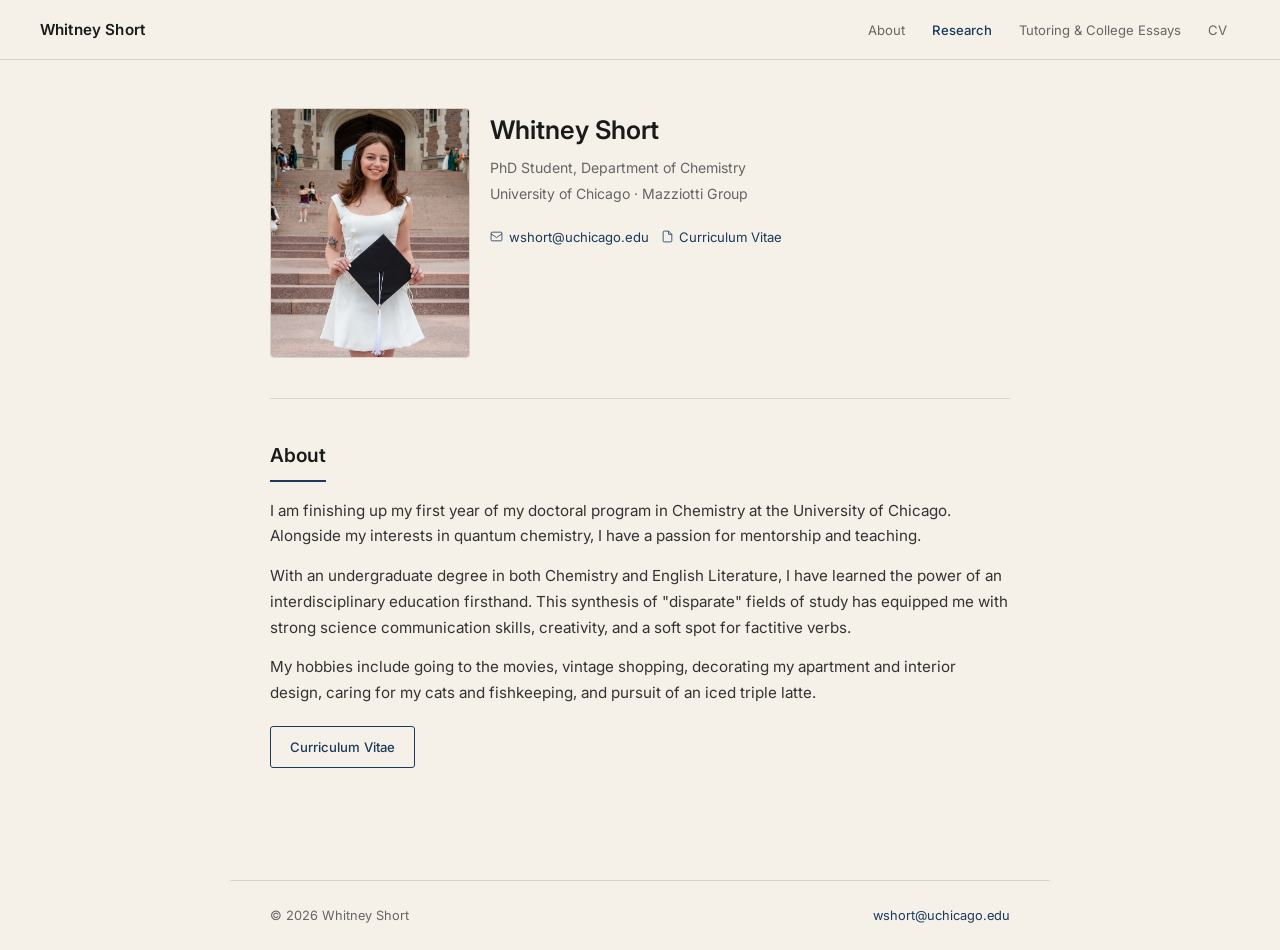
==== commit 70333b70: "Update index.html" ====
--- a/index.html
+++ b/index.html
@@ -68,7 +68,8 @@
       <span></span><span></span><span></span>
     </button>
     <ul>
-      <li><a href="index.html" class="active">About</a></li>
+      <li><a href="index.html">About</a></li>
+      <li><a href="research.html" class="active">Research</a></li>
       <li><a href="tutoring.html">Tutoring & College Essays</a></li>
       <li><a href="cv.html">CV</a></li>
     </ul>
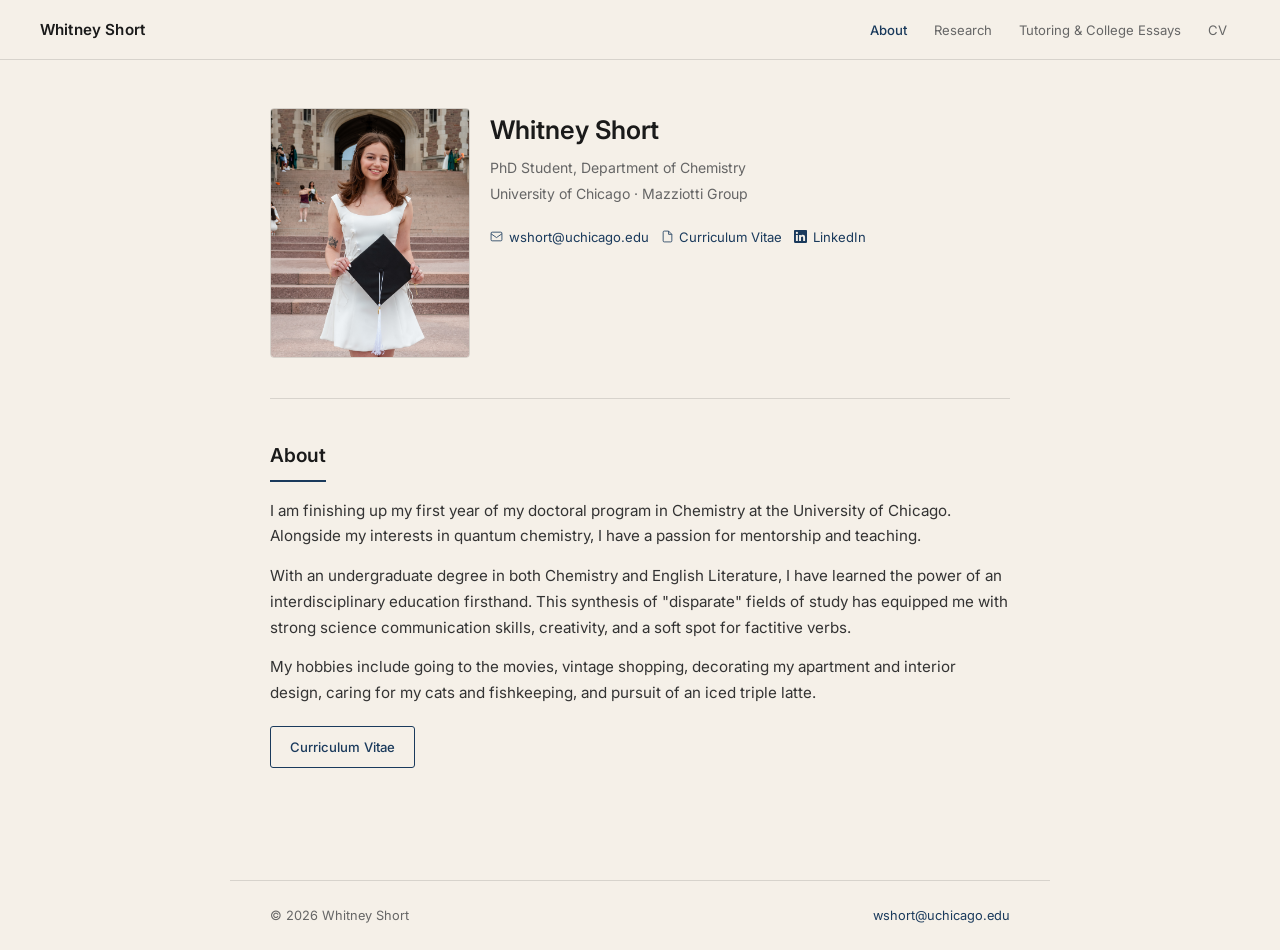
==== commit 5b84d3d1: "Update index.html" ====
--- a/index.html
+++ b/index.html
@@ -4,7 +4,7 @@
   <meta charset="UTF-8" />
   <meta name="viewport" content="width=device-width, initial-scale=1.0" />
   <title>Whitney Short</title>
-  <meta name="description" content="Whitney Short — PhD student in quantum chemistry and information at the University of Chicago." />
+  <meta name="description" content="Whitney Short — PhD student studying quantum chemistry and quantum information at the University of Chicago." />
   <link rel="stylesheet" href="style.css" />
   <style>
     .profile-block {
@@ -68,8 +68,8 @@
       <span></span><span></span><span></span>
     </button>
     <ul>
-      <li><a href="index.html">About</a></li>
-      <li><a href="research.html" class="active">Research</a></li>
+      <li><a href="index.html" class="active">About</a></li>
+      <li><a href="research.html">Research</a></li>
       <li><a href="tutoring.html">Tutoring & College Essays</a></li>
       <li><a href="cv.html">CV</a></li>
     </ul>
@@ -91,6 +91,12 @@
           <a href="cv.html">
             <svg viewBox="0 0 24 24" fill="none" stroke="currentColor" stroke-width="1.5"><path d="M14 2H6a2 2 0 0 0-2 2v16a2 2 0 0 0 2 2h12a2 2 0 0 0 2-2V8z"/><polyline points="14,2 14,8 20,8"/></svg>
             Curriculum Vitae
+          </a>
+          <a href="https://www.linkedin.com/in/whitney-short" target="_blank" rel="noopener">
+            <svg viewBox="0 0 24 24" fill="currentColor" width="13" height="13">
+            <path d="M20.447 20.452h-3.554v-5.569c0-1.328-.027-3.037-1.852-3.037-1.853 0-2.136 1.445-2.136 2.939v5.667H9.351V9h3.414v1.561h.046c.477-.9 1.637-1.85 3.37-1.85 3.601 0 4.267 2.37 4.267 5.455v6.286zM5.337 7.433a2.062 2.062 0 0 1-2.063-2.065 2.064 2.064 0 1 1 2.063 2.065zm1.782 13.019H3.555V9h3.564v11.452zM22.225 0H1.771C.792 0 0 .774 0 1.729v20.542C0 23.227.792 24 1.771 24h20.451C23.2 24 24 23.227 24 22.271V1.729C24 .774 23.2 0 22.222 0h.003z"/>
+            </svg>
+            LinkedIn
           </a>
         </div>
       </div>
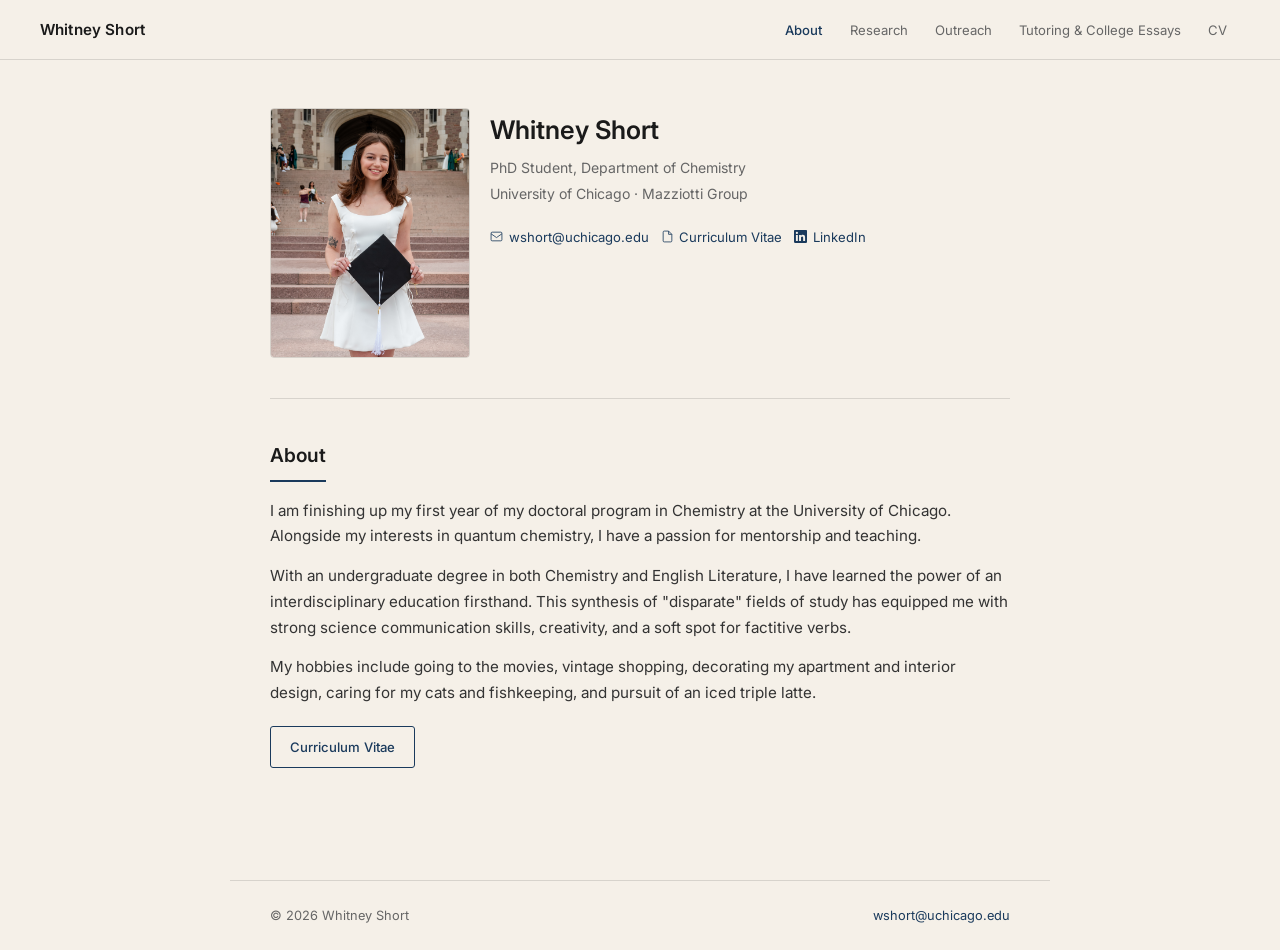
==== commit 8200b8be: "Update index.html" ====
--- a/index.html
+++ b/index.html
@@ -1,4 +1,5 @@
 <!DOCTYPE html>
+
 <html lang="en">
 <head>
   <meta charset="UTF-8" />
@@ -70,6 +71,7 @@
     <ul>
       <li><a href="index.html" class="active">About</a></li>
       <li><a href="research.html">Research</a></li>
+      <li><a href="outreach.html">Outreach</a></li>
       <li><a href="tutoring.html">Tutoring & College Essays</a></li>
       <li><a href="cv.html">CV</a></li>
     </ul>
